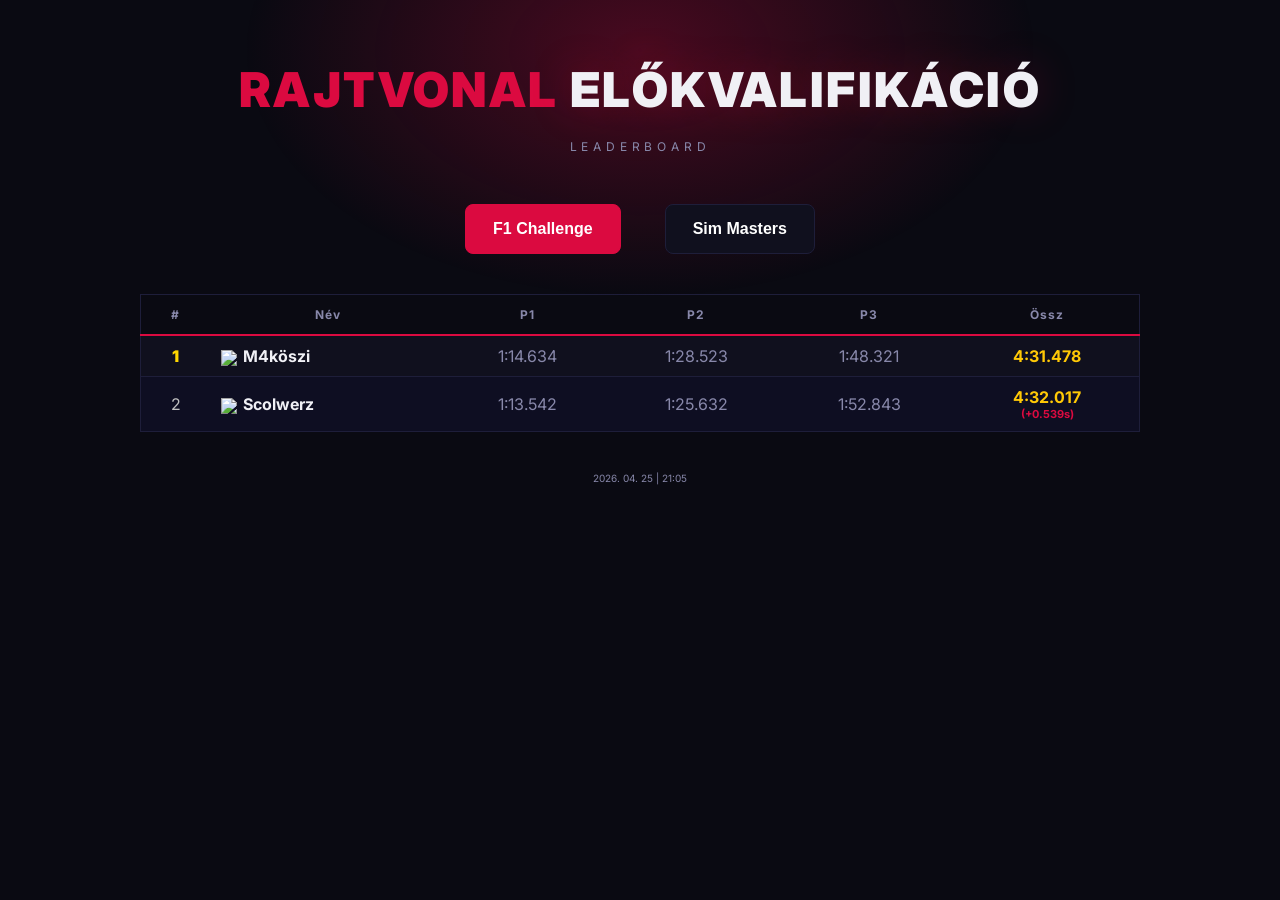
==== elokvali/index.html @ e53f2f46 "copy from Scolwerz's repo" ====
<!DOCTYPE html>
<html lang="hu">
<head>
<meta charset="UTF-8">
<title>Rajtvonal Előkvalifikáció</title>

<link href="https://fonts.googleapis.com/css2?family=Inter:wght@400;600;800;900&display=swap" rel="stylesheet">

<style>
:root {
  --bg-primary: #0a0a12;
  --bg-secondary: #10101e;
  --bg-row: #12122a;
  --bg-row-alt: #0e0e22;
  --red: #db0a40;
  --red-glow: rgba(219,10,64,0.3);
  --yellow: #ffc906;
  --text-primary: #f0f0f5;
  --text-secondary: #8888aa;
  --border: #1e1e3a;
}

body {
  margin: 0;
  font-family: 'Inter', sans-serif;
  background: var(--bg-primary);
  color: var(--text-primary);
}

/* Glow */
.bg-glow {
  position: fixed;
  top: -200px;
  left: 50%;
  transform: translateX(-50%);
  width: 800px;
  height: 500px;
  background: radial-gradient(ellipse, var(--red-glow) 0%, transparent 70%);
  z-index: 0;
}

/* HEADER */
.header {
  position: relative;
  z-index: 1;
  text-align: center;
  padding: 60px 20px 20px;
}

.title {
  font-size: 3rem;
  font-weight: 900;
  letter-spacing: 0.05em;
  color: var(--red);
  text-transform: uppercase;
}

.title span {
  color: var(--text-primary);
  text-shadow: 0 0 40px var(--red-glow);
}

.subtitle {
  margin-top: 20px;
  letter-spacing: 0.4em;
  font-size: 12px;
  color: var(--text-secondary);
}

/* GOMBOK */
.buttons {
  margin-top: 30px;
}

button {
  background: var(--bg-secondary);
  border: 1px solid var(--border);
  color: white;
  padding: 15px 27px;
  margin: 20px;
  border-radius: 8px;
  font-size: 16px;
  font-weight: 800;
  cursor: pointer;
  transition: 0.2s;
}

button:hover {
  border-color: var(--red);
}

button.active {
  background: var(--red);
  border-color: var(--red);
}


/* TOP 3 */
<!--
.top3 {
  display: flex;
  justify-content: center;
  gap: 20px;
  margin: 30px 0;
}

.card {
  background: var(--bg-secondary);
  border: 1px solid var(--border);
  padding: 20px;
  border-radius: 10px;
  width: 180px;
  text-align: center;
  animation: fadeUp 0.5s ease forwards;
}

.card.gold { border-left: 3px solid gold; }
.card.silver { border-left: 3px solid silver; }
.card.bronze { border-left: 3px solid #cd7f32; }

.card h2 { margin: 0; }
.card .name { font-weight: 700; margin: 5px 0; }
.card .time { color: var(--yellow); font-weight: 700; }
-->



/* TÁBLA */
.wrapper {
  max-width: 1000px;
  margin: auto;
  padding: 0 20px;
}

table {
  width: 100%;
  border-collapse: collapse;
  background: var(--bg-secondary);
  border: 1px solid var(--border);
}

th {
  background: var(--bg-primary);
  padding: 12px;
  font-size: 12px;
  letter-spacing: 0.1em;
  color: var(--text-secondary);
  border-bottom: 2px solid var(--red);
}

td {
  padding: 10px;
  text-align: center;
  border-bottom: 1px solid var(--border);
}

tr:nth-child(even) { background: var(--bg-row-alt); }

/* TOP 3 highlight */
tr:hover {
tr.top1 {
  background: rgba(255,215,0,0.08);
  border-left: 3px solid gold;
}
tr.top2 {
  background: #1a1a3a;
  background: rgba(192,192,192,0.08);
  border-left: 3px solid silver;
}
tr.top3 {
  background: rgba(205,127,50,0.08);
  border-left: 3px solid #cd7f32;
}
}

tr:hover {
  background: #1a1a3a;
}

/* Színek */
.rank-1 { color: gold; font-weight: 900; }
.rank-2 { color: silver; }
.rank-3 { color: #cd7f32; }

.name {
  font-weight: 700;
  text-align: left;
}

.time { color: var(--text-secondary); }

.total {
  color: var(--yellow);
  font-weight: 700;
}

.delta {
  color: var(--red);
  font-size: 11px;
}

/* Animáció */
@keyframes fadeUp {
  from { opacity: 0; transform: translateY(10px); }
  to { opacity: 1; transform: translateY(0); }
}

.row {
  animation: fadeUp 0.3s ease forwards;
}

/* Footer */
.footer {
  text-align: center;
  font-size: 10px;
  margin: 40px 0;
  color: var(--text-secondary);
}
</style>
</head>

<body>

<div class="bg-glow"></div>

<div class="header">
  <div class="title">Rajtvonal <span>Előkvalifikáció</span></div>
  <div class="subtitle">LEADERBOARD</div>

  <div class="buttons">
    <button id="defaultBtn" onclick="loadData('f1challenge.csv', this)">F1 Challenge</button>
    <button onclick="loadData('simmasters.csv', this)">Sim Masters</button>
  </div>
</div>

<div class="wrapper">
<table>
<thead>
<tr>
<th>#</th>
<th>Név</th>
<th>P1</th>
<th>P2</th>
<th>P3</th>
<th>Össz</th>
</tr>
</thead>
<tbody id="tbody"></tbody>
</table>
</div>

<div class="footer">2026. 04. 25 | 21:05</div>

<script>
function parseTime(t){
 let [m,s]=t.split(":");
 return m*60+parseFloat(s);
}

function fmt(s){
 let m=Math.floor(s/60);
 let sec=(s%60).toFixed(3).padStart(6,'0');
 return `${m}:${sec}`;
}

function loadData(file,btn){
 document.querySelectorAll("button").forEach(b=>b.classList.remove("active"));
 btn.classList.add("active");

 fetch(file+"?v="+Date.now())
 .then(r=>r.text())
 .then(t=>{
  let data=t.trim().split("\n").map(r=>{
   let [n,a,b,c]=r.split(",");
   a=parseTime(a);b=parseTime(b);c=parseTime(c);
   return {n,a,b,c,total:a+b+c};
  });

  data.sort((x,y)=>x.total-y.total);

  /* renderTop3(data); */
  renderTable(data);
 });
}

function renderTop3(d){
 let c=document.getElementById("top3");
 c.innerHTML="";
 ["gold","silver","bronze"].forEach((cls,i)=>{
  if(!d[i]) return;
  let el=document.createElement("div");
  el.className="card "+cls;
  el.innerHTML=`<h2>#${i+1}</h2>
  <div class="name">${d[i].n}</div>
  <div class="time">${fmt(d[i].total)}</div>`;
  c.appendChild(el);
 });
}

function renderTable(d){
 let t=document.getElementById("tbody");
 t.innerHTML="";
 let best=d[0]?.total||0;

 d.forEach((x,i)=>{
  let tr=document.createElement("tr");
  tr.className="row";
  let delta=i?`<div class="delta">(+${(x.total-best).toFixed(3)}s)</div>`:"";
  tr.innerHTML=`
  <td class="rank-${i+1}">${i+1}</td>
  <td class="name"><img src="https://flagcdn.com/w20/hu.png" style="vertical-align:middle;margin-right:6px;">${x.n}</td>  <td class="time">${fmt(x.a)}</td>
  <td class="time">${fmt(x.b)}</td>
  <td class="time">${fmt(x.c)}</td>
  <td class="total">${fmt(x.total)}${delta}</td>`;
  t.appendChild(tr);
 });
}

window.onload=()=>{
 loadData('f1challenge.csv',document.getElementById("defaultBtn"));
};
</script>

</body>
</html>
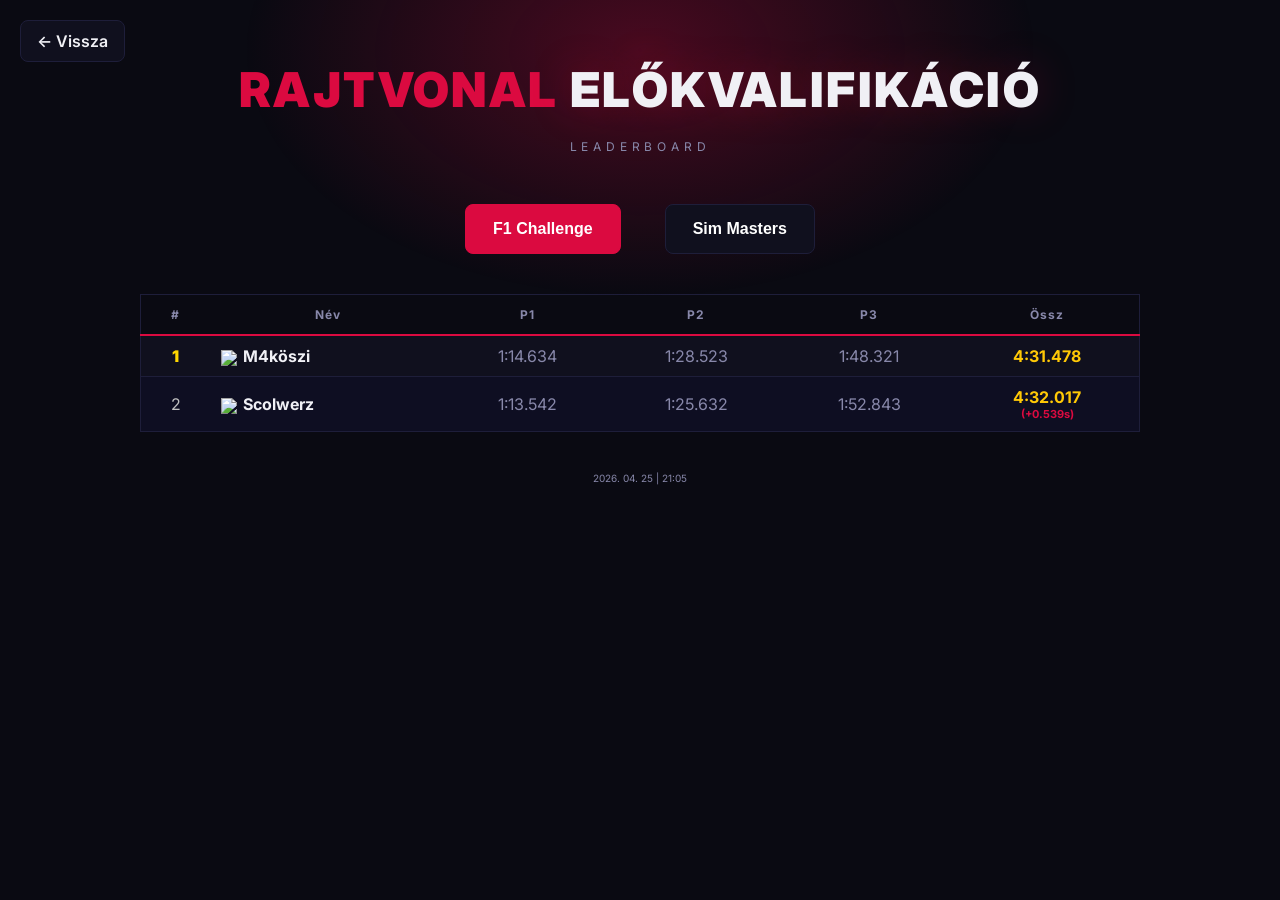
==== commit c57844ce: "Divide source file" ====
--- a/elokvali/index.html
+++ b/elokvali/index.html
@@ -6,222 +6,16 @@
 
 <link href="https://fonts.googleapis.com/css2?family=Inter:wght@400;600;800;900&display=swap" rel="stylesheet">
 
-<style>
-:root {
-  --bg-primary: #0a0a12;
-  --bg-secondary: #10101e;
-  --bg-row: #12122a;
-  --bg-row-alt: #0e0e22;
-  --red: #db0a40;
-  --red-glow: rgba(219,10,64,0.3);
-  --yellow: #ffc906;
-  --text-primary: #f0f0f5;
-  --text-secondary: #8888aa;
-  --border: #1e1e3a;
-}
-
-body {
-  margin: 0;
-  font-family: 'Inter', sans-serif;
-  background: var(--bg-primary);
-  color: var(--text-primary);
-}
-
-/* Glow */
-.bg-glow {
-  position: fixed;
-  top: -200px;
-  left: 50%;
-  transform: translateX(-50%);
-  width: 800px;
-  height: 500px;
-  background: radial-gradient(ellipse, var(--red-glow) 0%, transparent 70%);
-  z-index: 0;
-}
-
-/* HEADER */
-.header {
-  position: relative;
-  z-index: 1;
-  text-align: center;
-  padding: 60px 20px 20px;
-}
-
-.title {
-  font-size: 3rem;
-  font-weight: 900;
-  letter-spacing: 0.05em;
-  color: var(--red);
-  text-transform: uppercase;
-}
-
-.title span {
-  color: var(--text-primary);
-  text-shadow: 0 0 40px var(--red-glow);
-}
-
-.subtitle {
-  margin-top: 20px;
-  letter-spacing: 0.4em;
-  font-size: 12px;
-  color: var(--text-secondary);
-}
-
-/* GOMBOK */
-.buttons {
-  margin-top: 30px;
-}
-
-button {
-  background: var(--bg-secondary);
-  border: 1px solid var(--border);
-  color: white;
-  padding: 15px 27px;
-  margin: 20px;
-  border-radius: 8px;
-  font-size: 16px;
-  font-weight: 800;
-  cursor: pointer;
-  transition: 0.2s;
-}
-
-button:hover {
-  border-color: var(--red);
-}
-
-button.active {
-  background: var(--red);
-  border-color: var(--red);
-}
-
-
-/* TOP 3 */
-<!--
-.top3 {
-  display: flex;
-  justify-content: center;
-  gap: 20px;
-  margin: 30px 0;
-}
-
-.card {
-  background: var(--bg-secondary);
-  border: 1px solid var(--border);
-  padding: 20px;
-  border-radius: 10px;
-  width: 180px;
-  text-align: center;
-  animation: fadeUp 0.5s ease forwards;
-}
-
-.card.gold { border-left: 3px solid gold; }
-.card.silver { border-left: 3px solid silver; }
-.card.bronze { border-left: 3px solid #cd7f32; }
-
-.card h2 { margin: 0; }
-.card .name { font-weight: 700; margin: 5px 0; }
-.card .time { color: var(--yellow); font-weight: 700; }
--->
-
-
-
-/* TÁBLA */
-.wrapper {
-  max-width: 1000px;
-  margin: auto;
-  padding: 0 20px;
-}
-
-table {
-  width: 100%;
-  border-collapse: collapse;
-  background: var(--bg-secondary);
-  border: 1px solid var(--border);
-}
-
-th {
-  background: var(--bg-primary);
-  padding: 12px;
-  font-size: 12px;
-  letter-spacing: 0.1em;
-  color: var(--text-secondary);
-  border-bottom: 2px solid var(--red);
-}
-
-td {
-  padding: 10px;
-  text-align: center;
-  border-bottom: 1px solid var(--border);
-}
-
-tr:nth-child(even) { background: var(--bg-row-alt); }
-
-/* TOP 3 highlight */
-tr:hover {
-tr.top1 {
-  background: rgba(255,215,0,0.08);
-  border-left: 3px solid gold;
-}
-tr.top2 {
-  background: #1a1a3a;
-  background: rgba(192,192,192,0.08);
-  border-left: 3px solid silver;
-}
-tr.top3 {
-  background: rgba(205,127,50,0.08);
-  border-left: 3px solid #cd7f32;
-}
-}
-
-tr:hover {
-  background: #1a1a3a;
-}
-
-/* Színek */
-.rank-1 { color: gold; font-weight: 900; }
-.rank-2 { color: silver; }
-.rank-3 { color: #cd7f32; }
-
-.name {
-  font-weight: 700;
-  text-align: left;
-}
-
-.time { color: var(--text-secondary); }
-
-.total {
-  color: var(--yellow);
-  font-weight: 700;
-}
-
-.delta {
-  color: var(--red);
-  font-size: 11px;
-}
-
-/* Animáció */
-@keyframes fadeUp {
-  from { opacity: 0; transform: translateY(10px); }
-  to { opacity: 1; transform: translateY(0); }
-}
-
-.row {
-  animation: fadeUp 0.3s ease forwards;
-}
-
-/* Footer */
-.footer {
-  text-align: center;
-  font-size: 10px;
-  margin: 40px 0;
-  color: var(--text-secondary);
-}
-</style>
+<link rel="stylesheet" href="style.css">
 </head>
 
 <body>
 
 <div class="bg-glow"></div>
+
+<div class="back-button" onclick="goBack()">
+  ← Vissza
+</div>
 
 <div class="header">
   <div class="title">Rajtvonal <span>Előkvalifikáció</span></div>
@@ -249,77 +43,11 @@
 </table>
 </div>
 
-<div class="footer">2026. 04. 25 | 21:05</div>
+<div class="footer">
+  2026. 04. 25 | 21:05
+</div>
 
-<script>
-function parseTime(t){
- let [m,s]=t.split(":");
- return m*60+parseFloat(s);
-}
 
-function fmt(s){
- let m=Math.floor(s/60);
- let sec=(s%60).toFixed(3).padStart(6,'0');
- return `${m}:${sec}`;
-}
-
-function loadData(file,btn){
- document.querySelectorAll("button").forEach(b=>b.classList.remove("active"));
- btn.classList.add("active");
-
- fetch(file+"?v="+Date.now())
- .then(r=>r.text())
- .then(t=>{
-  let data=t.trim().split("\n").map(r=>{
-   let [n,a,b,c]=r.split(",");
-   a=parseTime(a);b=parseTime(b);c=parseTime(c);
-   return {n,a,b,c,total:a+b+c};
-  });
-
-  data.sort((x,y)=>x.total-y.total);
-
-  /* renderTop3(data); */
-  renderTable(data);
- });
-}
-
-function renderTop3(d){
- let c=document.getElementById("top3");
- c.innerHTML="";
- ["gold","silver","bronze"].forEach((cls,i)=>{
-  if(!d[i]) return;
-  let el=document.createElement("div");
-  el.className="card "+cls;
-  el.innerHTML=`<h2>#${i+1}</h2>
-  <div class="name">${d[i].n}</div>
-  <div class="time">${fmt(d[i].total)}</div>`;
-  c.appendChild(el);
- });
-}
-
-function renderTable(d){
- let t=document.getElementById("tbody");
- t.innerHTML="";
- let best=d[0]?.total||0;
-
- d.forEach((x,i)=>{
-  let tr=document.createElement("tr");
-  tr.className="row";
-  let delta=i?`<div class="delta">(+${(x.total-best).toFixed(3)}s)</div>`:"";
-  tr.innerHTML=`
-  <td class="rank-${i+1}">${i+1}</td>
-  <td class="name"><img src="https://flagcdn.com/w20/hu.png" style="vertical-align:middle;margin-right:6px;">${x.n}</td>  <td class="time">${fmt(x.a)}</td>
-  <td class="time">${fmt(x.b)}</td>
-  <td class="time">${fmt(x.c)}</td>
-  <td class="total">${fmt(x.total)}${delta}</td>`;
-  t.appendChild(tr);
- });
-}
-
-window.onload=()=>{
- loadData('f1challenge.csv',document.getElementById("defaultBtn"));
-};
-</script>
-
+<script src="script.js"></script>
 </body>
 </html>
--- a/elokvali/style.css
+++ b/elokvali/style.css
@@ -0,0 +1,239 @@
+:root {
+  --bg-primary: #0a0a12;
+  --bg-secondary: #10101e;
+  --bg-row: #12122a;
+  --bg-row-alt: #0e0e22;
+  --red: #db0a40;
+  --red-glow: rgba(219,10,64,0.3);
+  --yellow: #ffc906;
+  --text-primary: #f0f0f5;
+  --text-secondary: #8888aa;
+  --border: #1e1e3a;
+}
+
+body {
+  margin: 0;
+  font-family: 'Inter', sans-serif;
+  background: var(--bg-primary);
+  color: var(--text-primary);
+}
+
+/* Glow */
+.bg-glow {
+  position: fixed;
+  top: -200px;
+  left: 50%;
+  transform: translateX(-50%);
+  width: 800px;
+  height: 500px;
+  background: radial-gradient(ellipse, var(--red-glow) 0%, transparent 70%);
+  z-index: 0;
+}
+
+/* HEADER */
+.header {
+  position: relative;
+  z-index: 1;
+  text-align: center;
+  padding: 60px 20px 20px;
+}
+
+.title {
+  font-size: 3rem;
+  font-weight: 900;
+  letter-spacing: 0.05em;
+  color: var(--red);
+  text-transform: uppercase;
+}
+
+.title span {
+  color: var(--text-primary);
+  text-shadow: 0 0 40px var(--red-glow);
+}
+
+.subtitle {
+  margin-top: 20px;
+  letter-spacing: 0.4em;
+  font-size: 12px;
+  color: var(--text-secondary);
+}
+
+/* GOMBOK */
+.buttons {
+  margin-top: 30px;
+}
+
+button {
+  background: var(--bg-secondary);
+  border: 1px solid var(--border);
+  color: white;
+  padding: 15px 27px;
+  margin: 20px;
+  border-radius: 8px;
+  font-size: 16px;
+  font-weight: 800;
+  cursor: pointer;
+  transition: 0.2s;
+}
+
+button:hover {
+  border-color: var(--red);
+}
+
+button.active {
+  background: var(--red);
+  border-color: var(--red);
+}
+
+
+/* TOP 3 */
+<!--
+.top3 {
+  display: flex;
+  justify-content: center;
+  gap: 20px;
+  margin: 30px 0;
+}
+
+.card {
+  background: var(--bg-secondary);
+  border: 1px solid var(--border);
+  padding: 20px;
+  border-radius: 10px;
+  width: 180px;
+  text-align: center;
+  animation: fadeUp 0.5s ease forwards;
+}
+
+.card.gold { border-left: 3px solid gold; }
+.card.silver { border-left: 3px solid silver; }
+.card.bronze { border-left: 3px solid #cd7f32; }
+
+.card h2 { margin: 0; }
+.card .name { font-weight: 700; margin: 5px 0; }
+.card .time { color: var(--yellow); font-weight: 700; }
+-->
+
+
+
+/* TÁBLA */
+.wrapper {
+  max-width: 1000px;
+  margin: auto;
+  padding: 0 20px;
+}
+
+table {
+  width: 100%;
+  border-collapse: collapse;
+  background: var(--bg-secondary);
+  border: 1px solid var(--border);
+}
+
+th {
+  background: var(--bg-primary);
+  padding: 12px;
+  font-size: 12px;
+  letter-spacing: 0.1em;
+  color: var(--text-secondary);
+  border-bottom: 2px solid var(--red);
+}
+
+td {
+  padding: 10px;
+  text-align: center;
+  border-bottom: 1px solid var(--border);
+}
+
+tr:nth-child(even) { background: var(--bg-row-alt); }
+
+/* TOP 3 highlight */
+tr:hover {
+tr.top1 {
+  background: rgba(255,215,0,0.08);
+  border-left: 3px solid gold;
+}
+tr.top2 {
+  background: #1a1a3a;
+  background: rgba(192,192,192,0.08);
+  border-left: 3px solid silver;
+}
+tr.top3 {
+  background: rgba(205,127,50,0.08);
+  border-left: 3px solid #cd7f32;
+}
+}
+
+tr:hover {
+  background: #1a1a3a;
+}
+
+/* Színek */
+.rank-1 { color: gold; font-weight: 900; }
+.rank-2 { color: silver; }
+.rank-3 { color: #cd7f32; }
+
+.name {
+  font-weight: 700;
+  text-align: left;
+}
+
+.time { color: var(--text-secondary); }
+
+.total {
+  color: var(--yellow);
+  font-weight: 700;
+}
+
+.delta {
+  color: var(--red);
+  font-size: 11px;
+}
+
+/* Animáció */
+@keyframes fadeUp {
+  from { opacity: 0; transform: translateY(10px); }
+  to { opacity: 1; transform: translateY(0); }
+}
+
+.row {
+  animation: fadeUp 0.3s ease forwards;
+}
+
+
+.back-button {
+  position: fixed;
+  top: 20px;
+  left: 20px;
+  padding: 10px 16px;
+  background: var(--bg-secondary);
+  border: 1px solid var(--border);
+  color: var(--text-primary);
+  font-weight: 600;
+  border-radius: 8px;
+  cursor: pointer;
+  z-index: 999;
+  transition: all 0.2s ease;
+}
+
+/* hover */
+.back-button:hover {
+  color: var(--red);
+  border-color: var(--red);
+  box-shadow: 0 0 12px var(--red-glow);
+  transform: translateY(-1px);
+}
+
+/* click effect */
+.back-button:active {
+  transform: scale(0.95);
+}
+
+
+/* Footer */
+.footer {
+  text-align: center;
+  font-size: 10px;
+  margin: 40px 0;
+  color: var(--text-secondary);
+}
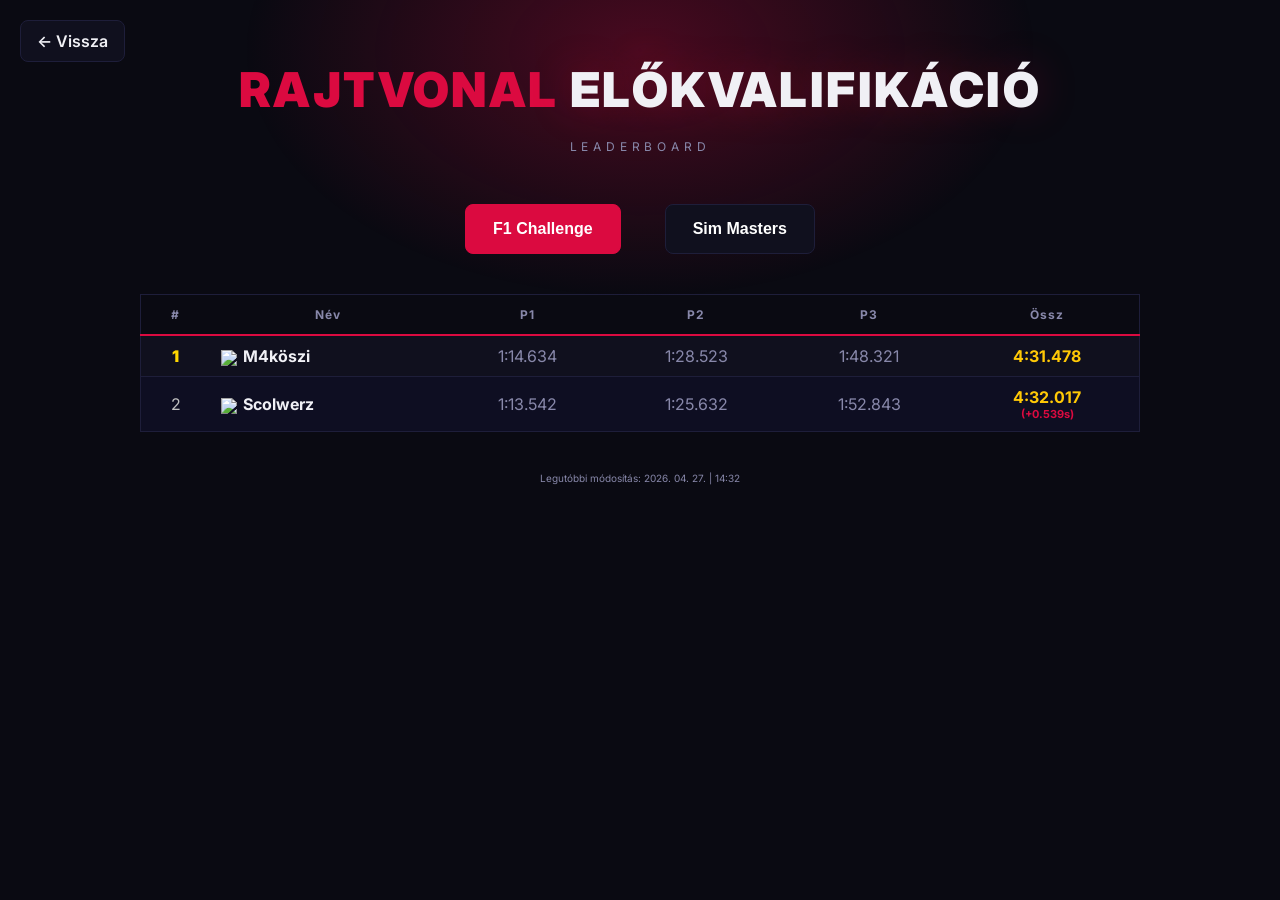
==== commit f28e590b: "Update footer" ====
--- a/elokvali/index.html
+++ b/elokvali/index.html
@@ -44,7 +44,7 @@
 </div>
 
 <div class="footer">
-  2026. 04. 25 | 21:05
+  Legutóbbi módosítás: 2026. 04. 27. | 14:32
 </div>
 
 
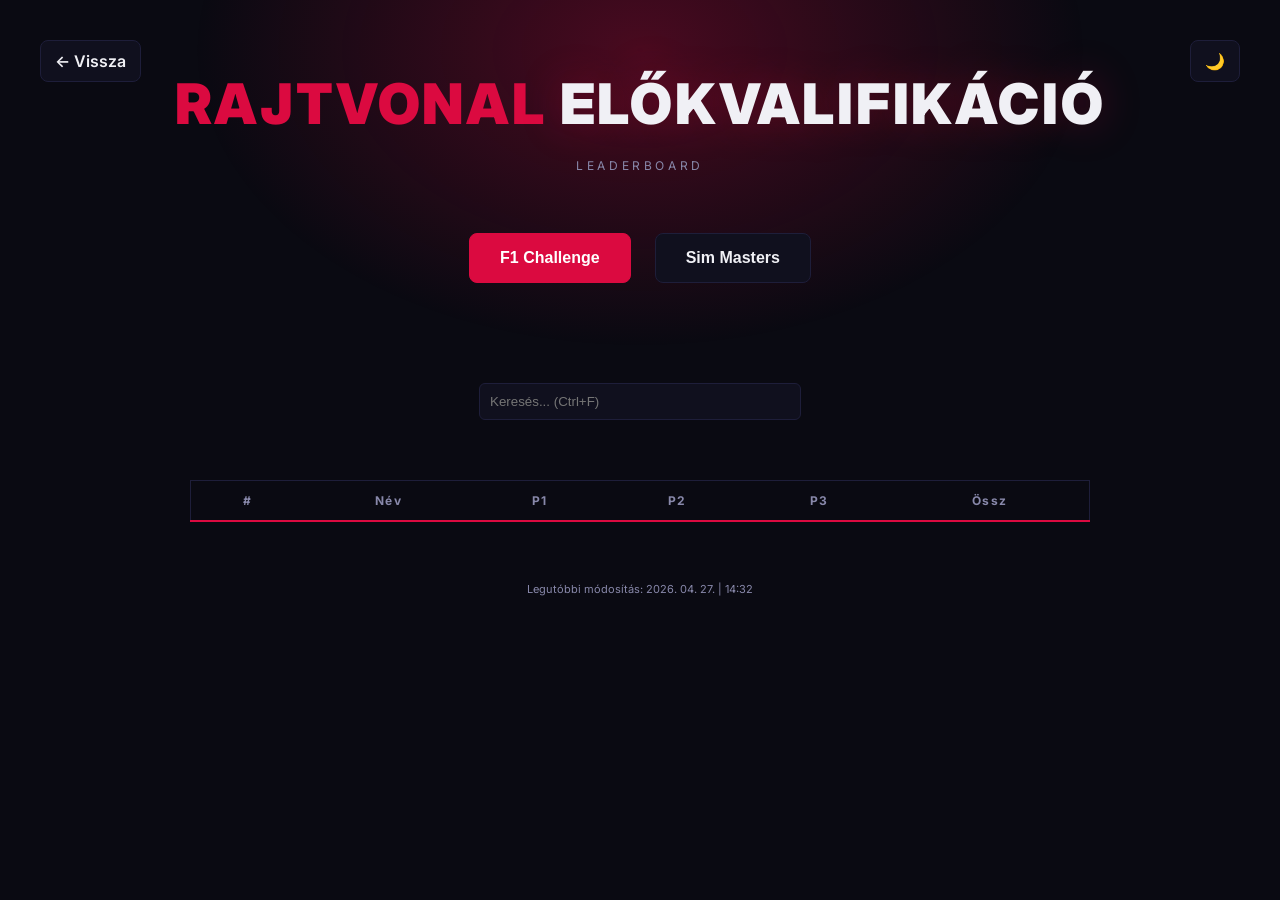
==== commit 8c37965a: "Full page v0.4 - Refactor scripts and styles, rewrite functions for eredmények" ====
--- a/elokvali/index.html
+++ b/elokvali/index.html
@@ -6,28 +6,40 @@
 
 <link href="https://fonts.googleapis.com/css2?family=Inter:wght@400;600;800;900&display=swap" rel="stylesheet">
 
-<link rel="stylesheet" href="style.css">
+<link rel="stylesheet" href="../src/styles/theme.css">
+<link rel="stylesheet" href="../src/styles/base.css">
+<link rel="stylesheet" href="../src/styles/components.css">
+<link rel="stylesheet" href="../src/styles/animations.css">
+<link rel="stylesheet" href="../src/styles/pages.css">
 </head>
 
 <body>
 
-<div class="bg-glow"></div>
+<div class="bg-glow animate"></div>
 
 <div class="back-button" onclick="goBack()">
   ← Vissza
+</div>
+
+<div class="theme-toggle" onclick="toggleTheme()">
+  🌙
 </div>
 
 <div class="header">
   <div class="title">Rajtvonal <span>Előkvalifikáció</span></div>
   <div class="subtitle">LEADERBOARD</div>
 
-  <div class="buttons">
-    <button id="defaultBtn" onclick="loadData('f1challenge.csv', this)">F1 Challenge</button>
-    <button onclick="loadData('simmasters.csv', this)">Sim Masters</button>
+  <div class="container navbar">
+    <button id="defaultBtn" onclick="loadData('../database/f1challenge.csv', this)">F1 Challenge</button>
+    <button onclick="loadData('../database/simmasters.csv', this)">Sim Masters</button>
   </div>
 </div>
 
-<div class="wrapper">
+<div class="search-box">
+  <input type="text" id="search" placeholder="Keresés... (Ctrl+F)">
+</div>
+
+<div class="container tablazat elokvali">
 <table>
 <thead>
 <tr>
@@ -43,11 +55,19 @@
 </table>
 </div>
 
+<div class="no-result" id="noResult">
+  Nincs találat
+</div>
+
 <div class="footer">
   Legutóbbi módosítás: 2026. 04. 27. | 14:32
 </div>
 
-
+<script src="../src/scripts/laptimehandle.js"></script>
+<script src="../src/scripts/searchbox.js"></script>
+<script>initSearch({inputId: "search", noResultId: "noResult", mode: "table" });</script>
+<script src="../src/scripts/themeswitch.js"></script>
+<script src="../src/scripts/backbutton.js"></script>
 <script src="script.js"></script>
 </body>
 </html>
--- a/src/styles/theme.css
+++ b/src/styles/theme.css
@@ -0,0 +1,78 @@
+/* =========================
+   MAIN THEME: DANK MODE
+========================= */
+:root {
+  /* BACKGROUND */
+  --bg-primary: #0a0a12;
+  --bg-secondary: #10101e;
+  --bg-hover: #1a1a3a;
+  --bg-row-even: #0e0e22;
+  --bg-row-odd: #12122a;
+  --bg-row-hover: #1a1a3a;
+
+  /* SURFACE */
+  --bg-button: var(--bg-secondary);
+  --bg-header: var(--bg-primary);
+
+  /* COLORS */
+  --color-accent: #db0a40;
+  --color-accent-glow: rgba(219,10,64,0.3);
+  --color-highlight: rgba(219,10,64,0.08);
+
+  /* TEXT */
+  --text-primary: #f0f0f5;
+  --text-secondary: #8888aa;
+  --text-strong: #ffffff;
+
+  /* BORDER */
+  --border-primary: #1e1e3a;
+
+  /* SPECIAL */
+  --color-gold: gold;
+  --color-silver: silver;
+  --color-bronze: #cd7f32;
+
+  --bg-top1: rgba(255,215,0,0.08);
+  --bg-top2: rgba(192,192,192,0.08);
+  --bg-top3: rgba(205,127,50,0.08);
+
+  --color-total: #ffc906;
+}
+
+
+/* =========================
+   LIGHT MODE
+========================= */
+body.light {
+  /* BACKGROUND */
+  --bg-primary: #e8e8ee;
+  --bg-secondary: #eeeef5;
+  --bg-hover: #f8fbff;
+  --bg-row-even: #f0f0f5;
+  --bg-row-odd: #ffffff;
+  --bg-row-hover: #f8fbff;
+  
+  /* SURFACE */
+  --bg-button: var(--bg-secondary);
+  --bg-header: var(--bg-primary);
+
+  /* COLORS */
+  --color-accent: #db0a40;
+  --color-accent-glow: rgba(219,10,64,0.2);
+  --color-highlight: rgba(219,10,64,0.15);
+
+  /* TEXT */
+  --text-primary: #111;
+  --text-secondary: #555;
+  --text-strong: #000;
+
+  /* BORDER */
+  --border-primary: #acacac;
+
+  /* SPECIAL */
+  --bg-top1: rgba(255,215,0,0.15);
+  --bg-top2: rgba(192,192,192,0.15);
+  --bg-top3: rgba(205,127,50,0.15);
+
+  --color-total: #ceba09;
+}
--- a/src/styles/base.css
+++ b/src/styles/base.css
@@ -0,0 +1,78 @@
+
+/* =========================
+   BASE
+========================= */
+body {
+  margin: 0;
+  font-family: 'Inter', sans-serif;
+  background: var(--bg-primary);
+  color: var(--text-primary);
+}
+
+
+/* =========================
+   BACKGROUND GLOW
+========================= */
+.bg-glow {
+  position: fixed;
+  top: -250px;
+  left: 50%;
+  transform: translateX(-50%);
+  width: 900px;
+  height: 600px;
+  background: radial-gradient(ellipse, var(--color-accent-glow) 0%, transparent 70%);
+  z-index: 0;
+  pointer-events: none;
+}
+
+.bg-glow.animate {
+  animation: glowMove 10s ease-in-out infinite alternate;
+}
+
+@keyframes glowMove {
+  0% { transform: translateX(-50%) translateY(0); opacity: 0.6; }
+  100% { transform: translateX(-55%) translateY(-40px); opacity: 1; }
+}
+
+
+/* =========================
+   HEADER
+========================= */
+.header {
+  text-align: center;
+  padding: 70px 20px 30px;
+  position: relative;
+  z-index: 1;
+}
+
+.title {
+  font-size: 3.5rem;
+  font-weight: 900;
+  letter-spacing: 0.05em;
+  color: var(--color-accent);
+  text-transform: uppercase;
+}
+
+.title span {
+  color: var(--text-primary);
+  text-shadow: 0 0 40px var(--color-accent-glow);
+}
+
+.subtitle {
+  margin-top: 20px;
+  font-size: 12px;
+  letter-spacing: 0.3em;
+  color: var(--text-secondary);
+}
+
+
+/* =========================
+   FOOTER
+========================= */
+.footer {
+  text-align: center;
+  margin: 40px 0;
+  font-size: 11px;
+  color: var(--text-secondary);
+}
+
--- a/src/styles/components.css
+++ b/src/styles/components.css
@@ -0,0 +1,149 @@
+/* =========================
+   DEFAULT CONTAINER
+========================= */
+.container {
+  max-width: 1000px;
+  margin: auto;
+  padding: 20px;
+  position: relative;
+  z-index: 1;
+}
+
+
+/* =========================
+   DEFAULT BUTTONS
+========================= */
+button {
+  background: var(--bg-button);
+  border: 1px solid var(--border-primary);
+  color: var(--text-primary);
+  padding: 15px 30px;
+  margin: 10px;
+  border-radius: 8px;
+  font-size: 15px;
+  font-weight: 700;
+  cursor: pointer;
+  transition: 0.2s;
+}
+button:hover {
+  border-color: var(--color-accent);
+  background: var(--bg-hover);
+}
+button.active {
+  background: var(--color-accent);
+  border-color: var(--color-accent);
+  color: var(--text-strong);
+}
+
+
+
+/* =========================
+   BACK and THEME BUTTON
+========================= */
+.back-button,
+.theme-toggle {
+  position: fixed;
+  padding: 10px 14px;
+  background: var(--bg-button);
+  border: 1px solid var(--border-primary);
+  color: var(--text-primary);
+  font-weight: 600;
+  border-radius: 8px;
+  cursor: pointer;
+  z-index: 999;
+  transition: 0.2s;
+}
+.back-button { top: 40px; left: 40px; }
+.theme-toggle { top: 40px; right: 40px; }
+
+.back-button:hover,
+.theme-toggle:hover {
+  color: var(--color-accent);
+  background: var(--bg-hover);
+  border-color: var(--color-accent);
+  box-shadow: 0 0 12px var(--color-accent-glow);
+}
+.back-button:active {
+  transform: scale(0.95);
+}
+
+
+
+/* =========================
+   TABLE
+========================= */
+table {
+  width: 100%;
+  border-collapse: collapse;
+  background: var(--bg-secondary);
+  border: 1px solid var(--border-primary);
+}
+
+th {
+  background: var(--bg-header);
+  padding: 12px;
+  font-size: 12px;
+  letter-spacing: 0.1em;
+  color: var(--text-secondary);
+  border-bottom: 2px solid var(--color-accent);
+}
+
+td {
+  padding: 12px;
+  text-align: center;
+  border-bottom: 1px solid var(--border-primary);
+}
+
+tr:nth-child(even) {
+  background: var(--bg-row-even);
+}
+tr:nth-child(odd) {
+  background: var(--bg-row-odd);
+}
+tr:hover {
+  background: var(--bg-hover);
+}
+
+/* =========================
+   SPECIFIC TEXT COLORS
+========================= */
+.top-1 { background: var(--bg-top1); }
+.top-2 { background: var(--bg-top2); }
+.top-3 { background: var(--bg-top3); }
+.rank-1 { border-left: 3px solid var(--color-gold);   color: var(--color-gold);   font-weight: 900; }
+.rank-2 { border-left: 3px solid var(--color-silver); color: var(--color-silver); font-weight: 900; }
+.rank-3 { border-left: 3px solid var(--color-bronze); color: var(--color-bronze); font-weight: 900; }
+
+
+
+/* =========================
+   SEARCH BOX
+========================= */
+.search-box {
+  text-align: center;
+  margin: 40px 0;
+}
+.search-box input {
+  width: 300px;
+  padding: 10px;
+  background: var(--bg-secondary);
+  border: 1px solid var(--border-primary);
+  color: var(--text-primary);
+  border-radius: 6px;
+}
+.highlight {
+  background: var(--color-accent-glow);
+  border-radius: 4px;
+  padding: 1px 3px;
+}
+.no-result {
+  text-align: center;
+  color: var(--color-accent);
+  font-size: 2rem;
+  margin-top: 20px;
+  text-transform: uppercase;
+  display: none;
+}
+
+
+
--- a/src/styles/animations.css
+++ b/src/styles/animations.css
@@ -0,0 +1,36 @@
+/* =========================
+   ANIMATIONS
+========================= */
+@keyframes glowMove {
+  0% { transform: translateX(-50%) translateY(0); opacity: 0.6; }
+  100% { transform: translateX(-55%) translateY(-40px); opacity: 1; }
+}
+.bg-glow.animate {
+  animation: glowMove 18s ease-in-out infinite alternate;
+}
+
+
+@keyframes fadeUp {
+  from { opacity: 0; transform: translateY(10px); }
+  to { opacity: 1; transform: translateY(0); }
+}
+tr.row {
+  animation: fadeUp 0.3s ease forwards;
+}
+
+.fade-in {
+  opacity: 1;
+  transform: translateY(0);
+  transition: 0.3s;
+}
+
+.fade-out {
+  opacity: 0;
+  transform: translateY(10px);
+  transition: 0.2s;
+}
+
+
+.back-button:active {
+  transform: scale(0.95);
+}
--- a/src/styles/pages.css
+++ b/src/styles/pages.css
@@ -0,0 +1,137 @@
+/* =========================
+   MAIN MENU CONTAINER
+========================= */
+.container.menu {
+  max-width: 600px;
+  display: flex;
+  flex-direction: column;
+  gap: 20px;
+
+}
+/* =========================
+   MAIN MENU BUTTONS
+========================= */
+.container.menu button {
+  width: 100%;
+  padding: 20px;
+  border-radius: 10px;
+  font-size: 20px;
+  font-weight: 800;
+  cursor: pointer;
+  transition: 0.3s;
+}
+.container.menu button:hover {
+  transform: translateY(-2px);
+}
+
+
+
+/* =========================
+   NAVBAR CONTAINER
+========================= */
+.container.navbar {
+  margin-top: 30px;
+  max-width: 100%;
+}
+/* =========================
+   NAVBAR BUTTONS
+========================= */
+.container.navbar button {
+  padding: 15px 30px;
+  font-size: 16px;
+}
+
+
+
+/* =========================
+   TÁBLÁZAT CONTAINER
+========================= */
+.container.tablazat {
+  max-width: 1000px;
+}
+
+.container.tablazat.elokvali {
+  max-width: 900px;
+}
+
+.container.results {
+  max-width: 1200px;
+}
+
+
+
+/* =========================
+   ELŐKVALI TÁBLA ÉRTÉKEK
+========================= */
+td.name {
+  text-align: left;
+  font-weight: 700;
+  width: 35%;
+}
+td.time {
+  color: var(--text-secondary);
+  width: 100px;
+}
+td.total {
+  color: var(--color-total);
+  font-weight: 700;
+}
+.delta {
+  color: var(--color-accent);
+  font-size: 11px;
+}
+
+
+/* =========================
+   SZABÁLYZAT
+========================= */
+.container.rule {
+    max-width: 900px;
+}
+/* =========================
+   SZABÁLYPONT-RENDSZER
+========================= */
+.level-1 { margin-top: 40px; }
+.level-2 { margin-left: 20px; margin-top: 20px; }
+.level-3 { margin-left: 40px; margin-top: 15px; }
+
+.level-1-title {
+  font-size: 1.6rem;
+  font-weight: 900;
+  color: var(--color-accent);
+}
+.level-2-title {
+  font-size: 1.2rem;
+  font-weight: 700;
+}
+.level-3-title {
+  font-size: 0.95rem;
+  font-weight: 700;
+  color: var(--text-secondary);
+}
+
+.level-text {
+  margin-top: 6px;
+  font-size: 0.9rem;
+  line-height: 1.5;
+  color: var(--text-secondary);
+}
+
+
+/* =========================
+   VERSENY NAPTÁR
+========================= */
+.container.tablazat.calendar {
+  max-width: 600px;
+}
+
+
+/* =========================
+   VERSENY BEÁLLÍTÁSOK
+========================= */
+.container.settings {
+  max-width: 600px;
+}
+.level-2 span {
+  color: var(--text-secondary);
+}
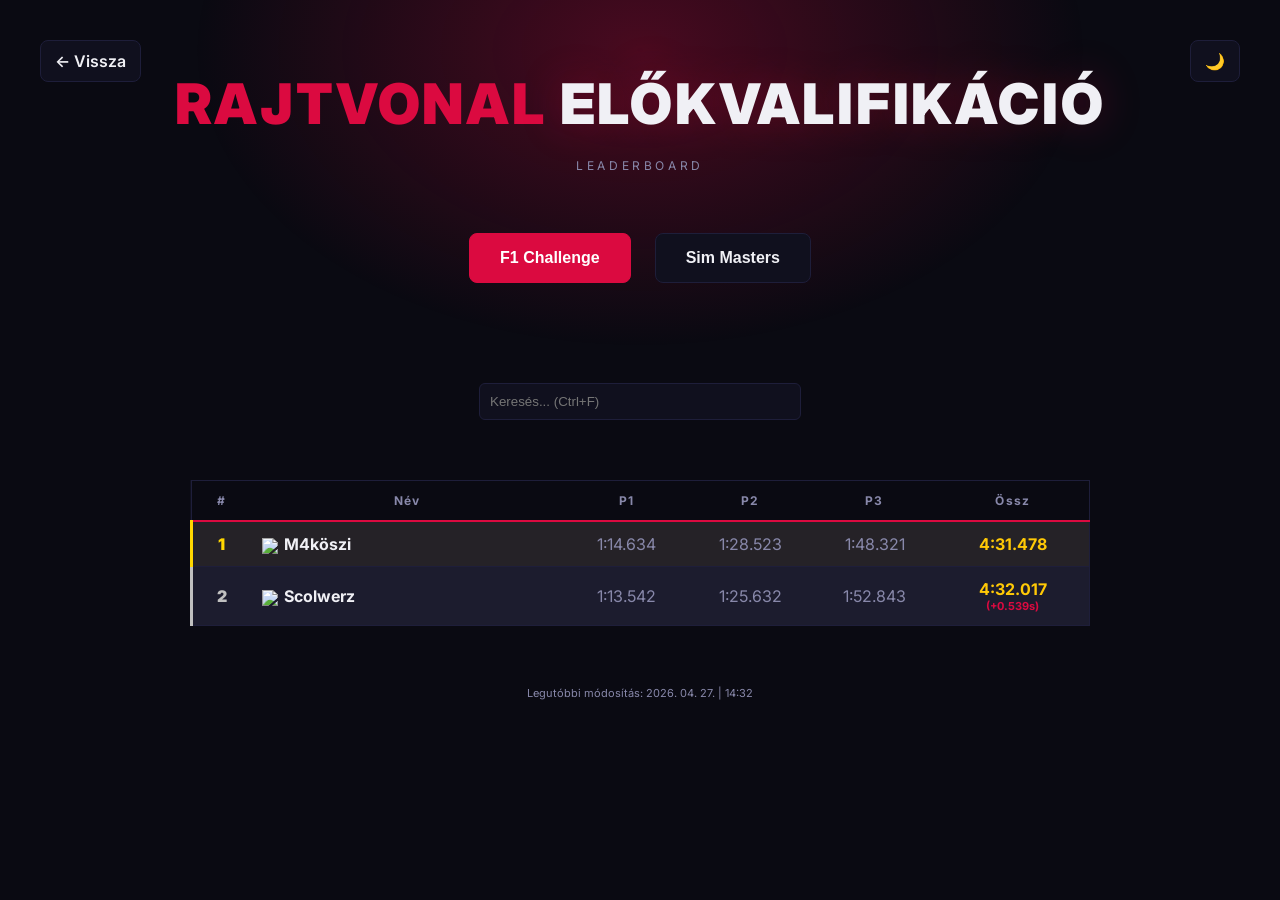
==== commit 70951e4d: "Full page v0.4 - Refactor scripts and styles, rewrite functions for eredmények, create combined data" ====
--- a/elokvali/index.html
+++ b/elokvali/index.html
@@ -30,8 +30,8 @@
   <div class="subtitle">LEADERBOARD</div>
 
   <div class="container navbar">
-    <button id="defaultBtn" onclick="loadData('../database/f1challenge.csv', this)">F1 Challenge</button>
-    <button onclick="loadData('../database/simmasters.csv', this)">Sim Masters</button>
+    <button id="defaultBtn" onclick="loadData('../database/F1/elokvali.csv', this)">F1 Challenge</button>
+    <button onclick="loadData('../database/SM/elokvali.csv', this)">Sim Masters</button>
   </div>
 </div>
 
